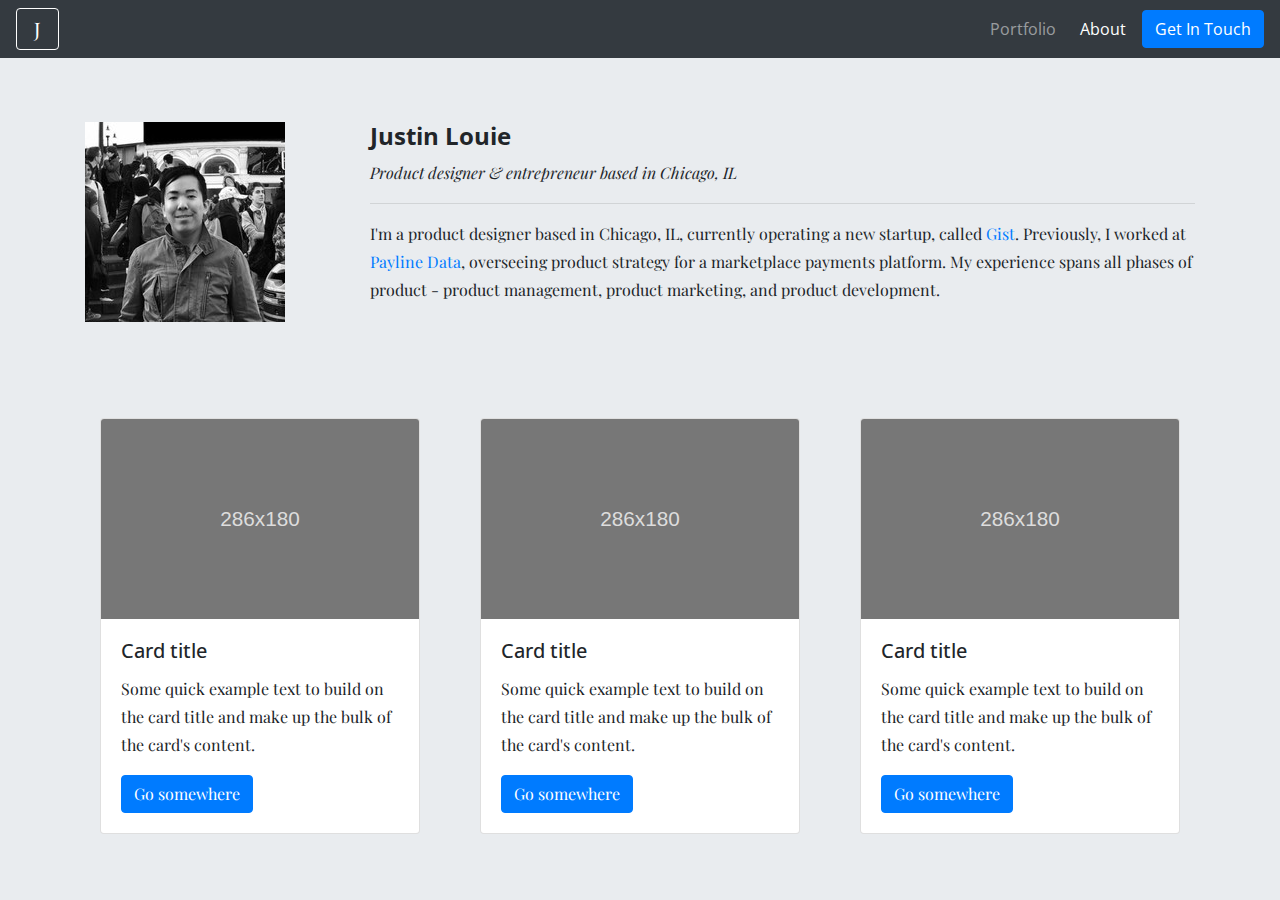
==== index.html @ e651f3b3 "Created Bootstrap template in index.html" ====
<!doctype html>
<html lang="en">

<head>
    <!-- Required meta tags -->
    <meta charset="utf-8">
    <meta name="viewport" content="width=device-width, initial-scale=1, shrink-to-fit=no">

    <!-- Bootstrap CSS -->
    <link rel="stylesheet" href="https://stackpath.bootstrapcdn.com/bootstrap/4.3.1/css/bootstrap.min.css"
        integrity="sha384-ggOyR0iXCbMQv3Xipma34MD+dH/1fQ784/j6cY/iJTQUOhcWr7x9JvoRxT2MZw1T" crossorigin="anonymous">

    <link rel="stylesheet" type="text/css" href="assets/css/style.css">
    <link rel="stylesheet" type="text/css" href="assets/css/about.css">

    <!-- Google Fonts -->
    <link href="https://fonts.googleapis.com/css?family=Open+Sans:300,400,600,700,800" rel="stylesheet">
    <link href="https://fonts.googleapis.com/css?family=Playfair+Display:400,400i,700,900" rel="stylesheet">

    <title>Justin Louie</title>
</head>

<body>
    <!-- Header -->
    <nav class="navbar navbar-expand-lg navbar-dark bg-dark">
        <a class="navbar-brand" href="#">J</a>
        <button class="navbar-toggler" type="button" data-toggle="collapse" data-target="#navbarSupportedContent"
            aria-controls="navbarSupportedContent" aria-expanded="false" aria-label="Toggle navigation">
            <span class="navbar-toggler-icon"></span>
        </button>

        <div class="collapse navbar-collapse" id="navbarSupportedContent">
            <ul class="navbar-nav ml-auto">
                <li class="nav-item mr-2">
                    <a class="nav-link" href="portfolio.html">Portfolio</a>
                </li>
                <li class="nav-item active mr-2">
                        <a class="nav-link" href="index.html">About <span class="sr-only">(current)</span></a>
                </li>
            </ul>
            <a class="btn btn-primary" href="contact.html" role="button">Get In Touch</a>
        </div>
    </nav>

    <!-- Main -->
    <div class="jumbotron">
        <div class="container">
            <div class="row">
                <div class="col-12 col-lg-3 col-md-4 col-sm-5">
                    <img src="assets/images/me.jpeg" id="profile-image" class="img-fluid" alt="Justin Louie" />
                </div>
                <div class="col-12 col-lg-9 col-md-8 col-sm-7">
                    <h1 class="display-4">Justin Louie</h1>
                    <p class="lead subheading">Product designer & entrepreneur based in Chicago, IL</p>
                    <hr class="my-3">
                    <p>I'm a product designer based in Chicago, IL, currently operating a new startup, called <a
                            href="https://pages.thegist.co/" target="_blank">Gist</a>. Previously, I worked at <a
                            href="https://paylinedata.com/" target="_blank">Payline Data</a>, overseeing product
                        strategy
                        for a marketplace payments platform. My experience spans all phases of product - product
                        management,
                        product marketing, and product development.</p>
                </div>
            </div>
        </div>
    </div>

    <!-- Jobs -->
    <div class="container">
        <div class="row">
            <div class="col-4">
                    <div class="card" style="width: 20rem;">
                            <img class="card-img-top" src="data:image/svg+xml;charset=UTF-8,%3Csvg%20width%3D%22286%22%20height%3D%22180%22%20xmlns%3D%22http%3A%2F%2Fwww.w3.org%2F2000%2Fsvg%22%20viewBox%3D%220%200%20286%20180%22%20preserveAspectRatio%3D%22none%22%3E%3Cdefs%3E%3Cstyle%20type%3D%22text%2Fcss%22%3E%23holder_1698d2d7c31%20text%20%7B%20fill%3Argba(255%2C255%2C255%2C.75)%3Bfont-weight%3Anormal%3Bfont-family%3AHelvetica%2C%20monospace%3Bfont-size%3A14pt%20%7D%20%3C%2Fstyle%3E%3C%2Fdefs%3E%3Cg%20id%3D%22holder_1698d2d7c31%22%3E%3Crect%20width%3D%22286%22%20height%3D%22180%22%20fill%3D%22%23777%22%3E%3C%2Frect%3E%3Cg%3E%3Ctext%20x%3D%22107.1953125%22%20y%3D%2296.6%22%3E286x180%3C%2Ftext%3E%3C%2Fg%3E%3C%2Fg%3E%3C%2Fsvg%3E"" alt="Card image cap">
                            <div class="card-body">
                              <h5 class="card-title">Card title</h5>
                              <p class="card-text">Some quick example text to build on the card title and make up the bulk of the card's content.</p>
                              <a href="#" class="btn btn-primary">Go somewhere</a>
                            </div>
                          </div>
            </div>
            <div class="col-4">
                    <div class="card" style="width: 20rem;">
                            <img class="card-img-top" src="data:image/svg+xml;charset=UTF-8,%3Csvg%20width%3D%22286%22%20height%3D%22180%22%20xmlns%3D%22http%3A%2F%2Fwww.w3.org%2F2000%2Fsvg%22%20viewBox%3D%220%200%20286%20180%22%20preserveAspectRatio%3D%22none%22%3E%3Cdefs%3E%3Cstyle%20type%3D%22text%2Fcss%22%3E%23holder_1698d2d7c31%20text%20%7B%20fill%3Argba(255%2C255%2C255%2C.75)%3Bfont-weight%3Anormal%3Bfont-family%3AHelvetica%2C%20monospace%3Bfont-size%3A14pt%20%7D%20%3C%2Fstyle%3E%3C%2Fdefs%3E%3Cg%20id%3D%22holder_1698d2d7c31%22%3E%3Crect%20width%3D%22286%22%20height%3D%22180%22%20fill%3D%22%23777%22%3E%3C%2Frect%3E%3Cg%3E%3Ctext%20x%3D%22107.1953125%22%20y%3D%2296.6%22%3E286x180%3C%2Ftext%3E%3C%2Fg%3E%3C%2Fg%3E%3C%2Fsvg%3E"" alt="Card image cap">
                            <div class="card-body">
                              <h5 class="card-title">Card title</h5>
                              <p class="card-text">Some quick example text to build on the card title and make up the bulk of the card's content.</p>
                              <a href="#" class="btn btn-primary">Go somewhere</a>
                            </div>
                          </div>
            </div>
            <div class="col-4">
                    <div class="card" style="width: 20rem;">
                            <img class="card-img-top" src="data:image/svg+xml;charset=UTF-8,%3Csvg%20width%3D%22286%22%20height%3D%22180%22%20xmlns%3D%22http%3A%2F%2Fwww.w3.org%2F2000%2Fsvg%22%20viewBox%3D%220%200%20286%20180%22%20preserveAspectRatio%3D%22none%22%3E%3Cdefs%3E%3Cstyle%20type%3D%22text%2Fcss%22%3E%23holder_1698d2d7c31%20text%20%7B%20fill%3Argba(255%2C255%2C255%2C.75)%3Bfont-weight%3Anormal%3Bfont-family%3AHelvetica%2C%20monospace%3Bfont-size%3A14pt%20%7D%20%3C%2Fstyle%3E%3C%2Fdefs%3E%3Cg%20id%3D%22holder_1698d2d7c31%22%3E%3Crect%20width%3D%22286%22%20height%3D%22180%22%20fill%3D%22%23777%22%3E%3C%2Frect%3E%3Cg%3E%3Ctext%20x%3D%22107.1953125%22%20y%3D%2296.6%22%3E286x180%3C%2Ftext%3E%3C%2Fg%3E%3C%2Fg%3E%3C%2Fsvg%3E"" alt="Card image cap">
                            <div class="card-body">
                              <h5 class="card-title">Card title</h5>
                              <p class="card-text">Some quick example text to build on the card title and make up the bulk of the card's content.</p>
                              <a href="#" class="btn btn-primary">Go somewhere</a>
                            </div>
                          </div>
            </div>
        </div>

    </div>

    <!-- Optional JavaScript -->
    <!-- jQuery first, then Popper.js, then Bootstrap JS -->
    <script src="https://code.jquery.com/jquery-3.3.1.slim.min.js"
        integrity="sha384-q8i/X+965DzO0rT7abK41JStQIAqVgRVzpbzo5smXKp4YfRvH+8abtTE1Pi6jizo"
        crossorigin="anonymous"></script>
    <script src="https://cdnjs.cloudflare.com/ajax/libs/popper.js/1.14.7/umd/popper.min.js"
        integrity="sha384-UO2eT0CpHqdSJQ6hJty5KVphtPhzWj9WO1clHTMGa3JDZwrnQq4sF86dIHNDz0W1"
        crossorigin="anonymous"></script>
    <script src="https://stackpath.bootstrapcdn.com/bootstrap/4.3.1/js/bootstrap.min.js"
        integrity="sha384-JjSmVgyd0p3pXB1rRibZUAYoIIy6OrQ6VrjIEaFf/nJGzIxFDsf4x0xIM+B07jRM"
        crossorigin="anonymous"></script>
</body>

</html>
---- assets/css/style.css ----
/* * {
    color: #777;
    font-family: 'Arial', 'Helvetica Neue', Helvetica, sans-serif;
    box-sizing: border-box;
}

html {
    height: 100%;
    width: 100%;
}

body {
    margin: 0;
    height: 100%;
    width: 100%;
}

header {
    background-color: #fff;
    border-bottom: 2px solid #ccc;
}

nav, .content, footer div {
    max-width: 960px;
    width: 100%;
    margin: 0 auto;
}

nav {
    display: flex;
    justify-content: space-between;
}

.nav-logo a {
    color: #fff;
    background-color: #4aaaa5;
    font-size: 32px;
    font-family: 'Georgia', Times, Times New Roman, serif;
    padding: 22px 30px;
    text-decoration: none;
    line-height: 76px;
}

.nav-logo a:hover {
    color: #fff;
    background-color: #3b8884;
}

.nav-menu {
    list-style-type: none;
    display: flex;
    margin: 0;
}

.nav-menu li a {
    line-height: 76px;
    padding-left: 20px;
    padding-right: 20px;
    border-right: 1px solid #ccc;
    text-decoration: none;
}

.nav-last-item {
    border: 0 !important;
    padding-right: 0 !important;
}

section {
    background-image: url('../images/crossline-dots.png');
    display: inline-block;
    width: 100%;
}

.content {
    background-color: #fff;
    border: 1px solid #ddd;
    margin: 40px auto;
    padding: 30px;
    min-height: 100%;
}

.content::after {
    clear: both;
}

h1 {
    color: #4aaaa5;
    font-family: 'Georgia', Times, Times New Roman, serif;
    margin-top: 0;
}

p {
    line-height: 2em;
    margin-bottom: 40px;
}

hr {
    color: #ddd;
    margin: 0 0 30px;
}

#profile-image {
    float: left;
    margin-right: 30px;
    height: 200px;
    width: 200px;
}

#profile-image::after {
    clear: both;
}

footer {
    background-color: #666;
    border-top: 8px solid #4aaaa5;
}

footer div {
    padding: 20px 0;
}

footer div p {
    color: #fff;
    margin: 0;
    text-align: center;
    font-size: 12px;
}

.portfolio-container {
    display: flex;
    flex-wrap: wrap;
}

.portfolio-item {
    height: 210px;
    width: 280px;
    background-size: cover;
    margin-right: 40px;
    margin-bottom: 50px;
    position: relative;
}

.portfolio-item:nth-child(1) {
    background-image: url('../images/hangman.jpg');
}

.portfolio-item:nth-child(2) {
    background-image: url('../images/rpg.jpg');
}

.portfolio-item:nth-child(3) {
    background-image: url('../images/trivia.jpg');
}

.portfolio-item:nth-child(4) {
    background-image: url('../images/info_widget.jpg');
}

.portfolio-item:nth-child(5) {
    background-image: url('../images/rps.jpg');
}

.portfolio-item div {
    width: 100%;
    padding-top: 12px;
    padding-bottom: 12px;
    text-align: center;
    position: absolute;
    bottom: 10px;
    background-color: #4aaaa5;
    color: #fff;
    font-family: 'Georgia', Times, Times New Roman, serif;
    font-size: 20px;
}

.portfolio-item:hover, .portfolio-item:focus {
    opacity: 0.5;
    cursor: pointer;
}

.last-paragraph {
    margin-bottom: 0;
}

input, textarea {
    font-size: 14px;
    padding: 10px;
    width: 100%;
    margin-bottom: 16px;
}

input::placeholder {
    color: #999;
}

form p {
    margin-top: 0;
    margin-bottom: 5px;
    line-height: 1.5em;
}

#message {
    height: 200px;
    border-color: #ddd;
}

input, textarea{
    color: #777;
}

input[type=submit] {
    padding: 10px 20px; 
    background-color: #4aaaa5;
    border-color: #4aaaa5;
    color: #fff;
    cursor: pointer;
    max-width: 125px;
    width: 100%;
}

a {
    color: #4aaaa5;
    text-decoration: none;
}

a:hover, a:focus, .active {
    color: #3b8884;
}

input[type=submit]:hover, input[type=submit]:active {
    background-color: #3b8884;
    border-color: #3b8884;
} */
---- assets/css/about.css ----
body {
    font-family: 'Playfair Display', serif;
    background-color: rgb(233, 236, 239);
}

h1, h2, h3, h4, h5, h6 {
    font-family: 'Open Sans', sans-serif;
}

p {
    font-size: 1rem !important;
    line-height: 1.75em;
}

h1 {
    font-size: 1.5rem !important;
    font-weight: 700 !important;
}

nav {
    font-family: 'Open Sans', sans-serif;
}

.navbar-dark .navbar-brand {
    padding-left: 16.8px;
    padding-right: 16.8px;
    border: 1px solid #fff;
    border-radius: 4px;
    font-family: 'Playfair Display', serif;
}

.navbar-dark .navbar-toggler {
    border: none;
}

.profile-image {
    max-width: 100%;
    height: auto;
}

.subheading {
    font-style: italic;
    margin-bottom: 0;
}

.card {
    margin: 0 auto;
}
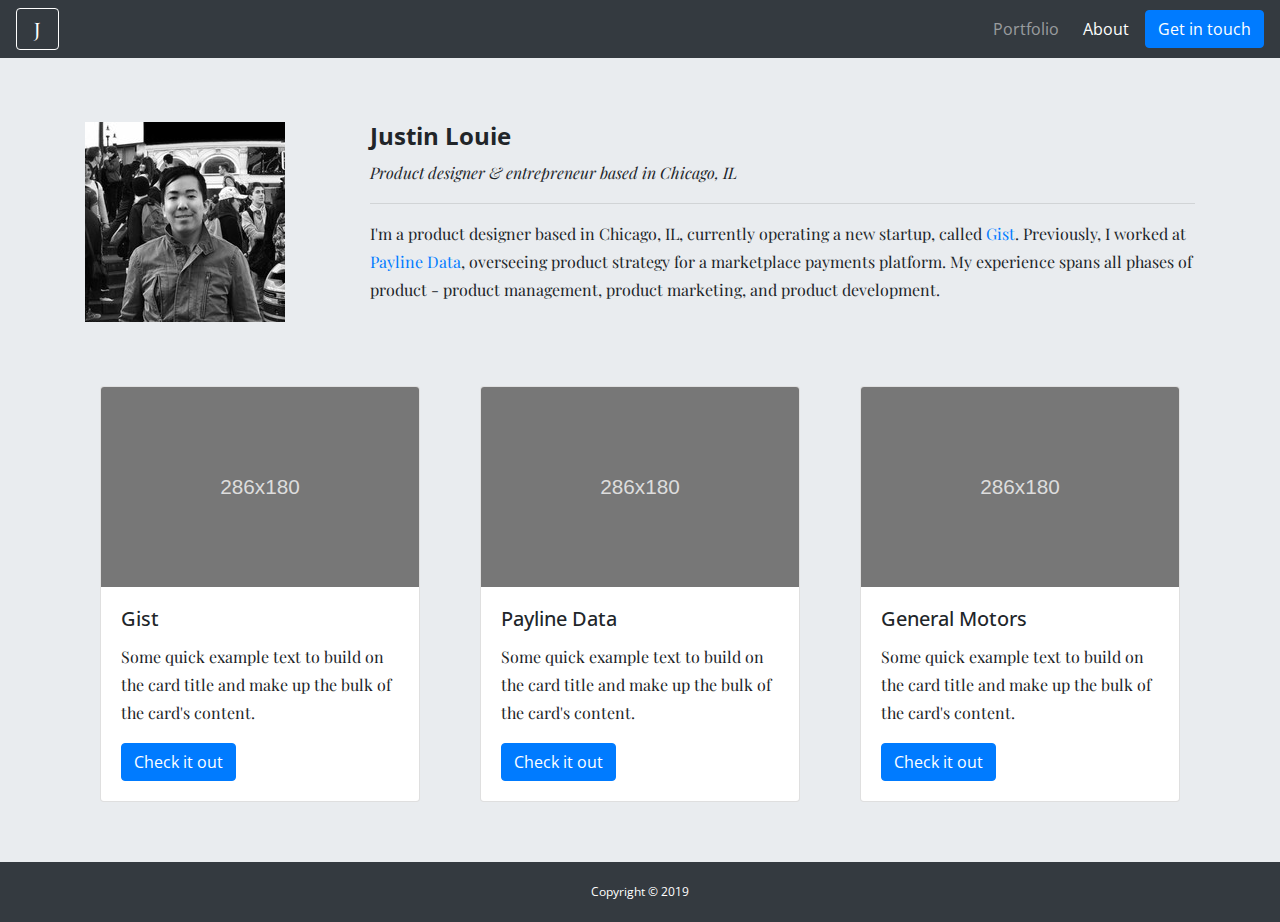
==== commit b5c059f0: "Added footer, added css, created responsive layout" ====
--- a/index.html
+++ b/index.html
@@ -18,12 +18,15 @@
     <link href="https://fonts.googleapis.com/css?family=Playfair+Display:400,400i,700,900" rel="stylesheet">
 
     <title>Justin Louie</title>
+
+    <!-- Favicon -->
+    <link rel="icon" type="image/png" href="/assets/images/favicon.png">
 </head>
 
 <body>
     <!-- Header -->
-    <nav class="navbar navbar-expand-lg navbar-dark bg-dark">
-        <a class="navbar-brand" href="#">J</a>
+    <nav class="navbar navbar-expand-md navbar-dark bg-dark">
+        <a class="navbar-brand" href="index.html">J</a>
         <button class="navbar-toggler" type="button" data-toggle="collapse" data-target="#navbarSupportedContent"
             aria-controls="navbarSupportedContent" aria-expanded="false" aria-label="Toggle navigation">
             <span class="navbar-toggler-icon"></span>
@@ -35,10 +38,10 @@
                     <a class="nav-link" href="portfolio.html">Portfolio</a>
                 </li>
                 <li class="nav-item active mr-2">
-                        <a class="nav-link" href="index.html">About <span class="sr-only">(current)</span></a>
+                    <a class="nav-link" href="index.html">About <span class="sr-only">(current)</span></a>
                 </li>
             </ul>
-            <a class="btn btn-primary" href="contact.html" role="button">Get In Touch</a>
+            <a id="nav-cta" class="btn btn-primary" href="contact.html" role="button">Get in touch</a>
         </div>
     </nav>
 
@@ -46,10 +49,10 @@
     <div class="jumbotron">
         <div class="container">
             <div class="row">
-                <div class="col-12 col-lg-3 col-md-4 col-sm-5">
+                <div id="profile-image-container" class="col-12 col-lg-3 col-md-4 col-sm-12">
                     <img src="assets/images/me.jpeg" id="profile-image" class="img-fluid" alt="Justin Louie" />
                 </div>
-                <div class="col-12 col-lg-9 col-md-8 col-sm-7">
+                <div class="col-12 col-lg-9 col-md-8 col-sm-12">
                     <h1 class="display-4">Justin Louie</h1>
                     <p class="lead subheading">Product designer & entrepreneur based in Chicago, IL</p>
                     <hr class="my-3">
@@ -68,39 +71,51 @@
     <!-- Jobs -->
     <div class="container">
         <div class="row">
-            <div class="col-4">
-                    <div class="card" style="width: 20rem;">
+            <div class="col-sm-12 col-md-6 col-lg-4">
+                    <div class="card">
                             <img class="card-img-top" src="data:image/svg+xml;charset=UTF-8,%3Csvg%20width%3D%22286%22%20height%3D%22180%22%20xmlns%3D%22http%3A%2F%2Fwww.w3.org%2F2000%2Fsvg%22%20viewBox%3D%220%200%20286%20180%22%20preserveAspectRatio%3D%22none%22%3E%3Cdefs%3E%3Cstyle%20type%3D%22text%2Fcss%22%3E%23holder_1698d2d7c31%20text%20%7B%20fill%3Argba(255%2C255%2C255%2C.75)%3Bfont-weight%3Anormal%3Bfont-family%3AHelvetica%2C%20monospace%3Bfont-size%3A14pt%20%7D%20%3C%2Fstyle%3E%3C%2Fdefs%3E%3Cg%20id%3D%22holder_1698d2d7c31%22%3E%3Crect%20width%3D%22286%22%20height%3D%22180%22%20fill%3D%22%23777%22%3E%3C%2Frect%3E%3Cg%3E%3Ctext%20x%3D%22107.1953125%22%20y%3D%2296.6%22%3E286x180%3C%2Ftext%3E%3C%2Fg%3E%3C%2Fg%3E%3C%2Fsvg%3E"" alt="Card image cap">
                             <div class="card-body">
-                              <h5 class="card-title">Card title</h5>
+                              <h5 class="card-title">Gist</h5>
                               <p class="card-text">Some quick example text to build on the card title and make up the bulk of the card's content.</p>
-                              <a href="#" class="btn btn-primary">Go somewhere</a>
+                              <a href="https://pages.thegist.co/" class="btn btn-primary" target="_blank">Check it out</a>
                             </div>
                           </div>
             </div>
-            <div class="col-4">
-                    <div class="card" style="width: 20rem;">
+            <div class="col-sm-12 col-md-6 col-lg-4">
+                    <div class="card">
                             <img class="card-img-top" src="data:image/svg+xml;charset=UTF-8,%3Csvg%20width%3D%22286%22%20height%3D%22180%22%20xmlns%3D%22http%3A%2F%2Fwww.w3.org%2F2000%2Fsvg%22%20viewBox%3D%220%200%20286%20180%22%20preserveAspectRatio%3D%22none%22%3E%3Cdefs%3E%3Cstyle%20type%3D%22text%2Fcss%22%3E%23holder_1698d2d7c31%20text%20%7B%20fill%3Argba(255%2C255%2C255%2C.75)%3Bfont-weight%3Anormal%3Bfont-family%3AHelvetica%2C%20monospace%3Bfont-size%3A14pt%20%7D%20%3C%2Fstyle%3E%3C%2Fdefs%3E%3Cg%20id%3D%22holder_1698d2d7c31%22%3E%3Crect%20width%3D%22286%22%20height%3D%22180%22%20fill%3D%22%23777%22%3E%3C%2Frect%3E%3Cg%3E%3Ctext%20x%3D%22107.1953125%22%20y%3D%2296.6%22%3E286x180%3C%2Ftext%3E%3C%2Fg%3E%3C%2Fg%3E%3C%2Fsvg%3E"" alt="Card image cap">
                             <div class="card-body">
-                              <h5 class="card-title">Card title</h5>
+                              <h5 class="card-title">Payline Data</h5>
                               <p class="card-text">Some quick example text to build on the card title and make up the bulk of the card's content.</p>
-                              <a href="#" class="btn btn-primary">Go somewhere</a>
+                              <a href="https://paylinedata.com/" class="btn btn-primary" target="_blank">Check it out</a>
                             </div>
                           </div>
             </div>
-            <div class="col-4">
-                    <div class="card" style="width: 20rem;">
+            <div class="col-sm-12 col-md-6 col-lg-4">
+                    <div class="card">
                             <img class="card-img-top" src="data:image/svg+xml;charset=UTF-8,%3Csvg%20width%3D%22286%22%20height%3D%22180%22%20xmlns%3D%22http%3A%2F%2Fwww.w3.org%2F2000%2Fsvg%22%20viewBox%3D%220%200%20286%20180%22%20preserveAspectRatio%3D%22none%22%3E%3Cdefs%3E%3Cstyle%20type%3D%22text%2Fcss%22%3E%23holder_1698d2d7c31%20text%20%7B%20fill%3Argba(255%2C255%2C255%2C.75)%3Bfont-weight%3Anormal%3Bfont-family%3AHelvetica%2C%20monospace%3Bfont-size%3A14pt%20%7D%20%3C%2Fstyle%3E%3C%2Fdefs%3E%3Cg%20id%3D%22holder_1698d2d7c31%22%3E%3Crect%20width%3D%22286%22%20height%3D%22180%22%20fill%3D%22%23777%22%3E%3C%2Frect%3E%3Cg%3E%3Ctext%20x%3D%22107.1953125%22%20y%3D%2296.6%22%3E286x180%3C%2Ftext%3E%3C%2Fg%3E%3C%2Fg%3E%3C%2Fsvg%3E"" alt="Card image cap">
                             <div class="card-body">
-                              <h5 class="card-title">Card title</h5>
+                              <h5 class="card-title">General Motors</h5>
                               <p class="card-text">Some quick example text to build on the card title and make up the bulk of the card's content.</p>
-                              <a href="#" class="btn btn-primary">Go somewhere</a>
+                              <a href="https://gm.com/" class="btn btn-primary" target="_blank">Check it out</a>
                             </div>
                           </div>
             </div>
         </div>
 
     </div>
+
+    <footer class="footer mt-auto py-3">
+        <div class="container">
+            <div class="row">
+                <div class="col-12">
+                    Copyright &copy; 2019
+                </div>
+            </div>
+        </div>
+    </footer>
+
+    
 
     <!-- Optional JavaScript -->
     <!-- jQuery first, then Popper.js, then Bootstrap JS -->
--- a/assets/css/style.css
+++ b/assets/css/style.css
@@ -1,233 +1,80 @@
-/* * {
-    color: #777;
-    font-family: 'Arial', 'Helvetica Neue', Helvetica, sans-serif;
-    box-sizing: border-box;
+html {
+    position: relative;
+    min-height: 100%;
+  }
+
+body {
+    font-family: 'Playfair Display', serif;
+    background-color: rgb(233, 236, 239);
+    margin-bottom: 120px;
 }
 
-html {
-    height: 100%;
-    width: 100%;
+h1, h2, h3, h4, h5, h6 {
+    font-family: 'Open Sans', sans-serif;
 }
 
-body {
-    margin: 0;
-    height: 100%;
-    width: 100%;
+p {
+    font-size: 1rem !important;
+    line-height: 1.75em;
 }
 
-header {
-    background-color: #fff;
-    border-bottom: 2px solid #ccc;
-}
-
-nav, .content, footer div {
-    max-width: 960px;
-    width: 100%;
-    margin: 0 auto;
+h1 {
+    font-size: 1.5rem !important;
+    font-weight: 700 !important;
 }
 
 nav {
-    display: flex;
-    justify-content: space-between;
+    font-family: 'Open Sans', sans-serif;
 }
 
-.nav-logo a {
-    color: #fff;
-    background-color: #4aaaa5;
-    font-size: 32px;
-    font-family: 'Georgia', Times, Times New Roman, serif;
-    padding: 22px 30px;
-    text-decoration: none;
-    line-height: 76px;
+.navbar-dark .navbar-brand {
+    padding-left: 16.8px;
+    padding-right: 16.8px;
+    border: 1px solid #fff;
+    border-radius: 4px;
+    font-family: 'Playfair Display', serif;
 }
 
-.nav-logo a:hover {
-    color: #fff;
-    background-color: #3b8884;
+.navbar-dark .navbar-toggler {
+    border: none;
 }
 
-.nav-menu {
-    list-style-type: none;
-    display: flex;
-    margin: 0;
+.navbar-brand:hover, .navbar-brand:focus, .navbar-brand:active {
+    color: #0062cc !important;
+    border-color: #0062cc;
 }
 
-.nav-menu li a {
-    line-height: 76px;
-    padding-left: 20px;
-    padding-right: 20px;
-    border-right: 1px solid #ccc;
-    text-decoration: none;
+.btn {
+    font-family: 'Open Sans', sans-serif;
 }
 
-.nav-last-item {
-    border: 0 !important;
-    padding-right: 0 !important;
+.footer {
+    position: absolute;
+    bottom: 0;
+    width: 100%;
+    height: 60px;
+    /* line-height: 60px; */
+    background-color: #343a40;
+    text-align: center;
+    font-family: 'Open Sans', sans-serif;
+    font-size: 12px;
+    color: #fff !important;
+    line-height:28px;
 }
 
-section {
-    background-image: url('../images/crossline-dots.png');
-    display: inline-block;
-    width: 100%;
-}
+/* Media queries used to change collapsed nav margin and padding */
 
-.content {
-    background-color: #fff;
-    border: 1px solid #ddd;
-    margin: 40px auto;
-    padding: 30px;
-    min-height: 100%;
-}
+@media (max-width: 768px) {
+    .navbar-nav {
+        margin: 0.75rem 0;
+    }
 
-.content::after {
-    clear: both;
-}
+    .nav-link {
+        padding: 0.75rem 0;
+    }
 
-h1 {
-    color: #4aaaa5;
-    font-family: 'Georgia', Times, Times New Roman, serif;
-    margin-top: 0;
-}
-
-p {
-    line-height: 2em;
-    margin-bottom: 40px;
-}
-
-hr {
-    color: #ddd;
-    margin: 0 0 30px;
-}
-
-#profile-image {
-    float: left;
-    margin-right: 30px;
-    height: 200px;
-    width: 200px;
-}
-
-#profile-image::after {
-    clear: both;
-}
-
-footer {
-    background-color: #666;
-    border-top: 8px solid #4aaaa5;
-}
-
-footer div {
-    padding: 20px 0;
-}
-
-footer div p {
-    color: #fff;
-    margin: 0;
-    text-align: center;
-    font-size: 12px;
-}
-
-.portfolio-container {
-    display: flex;
-    flex-wrap: wrap;
-}
-
-.portfolio-item {
-    height: 210px;
-    width: 280px;
-    background-size: cover;
-    margin-right: 40px;
-    margin-bottom: 50px;
-    position: relative;
-}
-
-.portfolio-item:nth-child(1) {
-    background-image: url('../images/hangman.jpg');
-}
-
-.portfolio-item:nth-child(2) {
-    background-image: url('../images/rpg.jpg');
-}
-
-.portfolio-item:nth-child(3) {
-    background-image: url('../images/trivia.jpg');
-}
-
-.portfolio-item:nth-child(4) {
-    background-image: url('../images/info_widget.jpg');
-}
-
-.portfolio-item:nth-child(5) {
-    background-image: url('../images/rps.jpg');
-}
-
-.portfolio-item div {
-    width: 100%;
-    padding-top: 12px;
-    padding-bottom: 12px;
-    text-align: center;
-    position: absolute;
-    bottom: 10px;
-    background-color: #4aaaa5;
-    color: #fff;
-    font-family: 'Georgia', Times, Times New Roman, serif;
-    font-size: 20px;
-}
-
-.portfolio-item:hover, .portfolio-item:focus {
-    opacity: 0.5;
-    cursor: pointer;
-}
-
-.last-paragraph {
-    margin-bottom: 0;
-}
-
-input, textarea {
-    font-size: 14px;
-    padding: 10px;
-    width: 100%;
-    margin-bottom: 16px;
-}
-
-input::placeholder {
-    color: #999;
-}
-
-form p {
-    margin-top: 0;
-    margin-bottom: 5px;
-    line-height: 1.5em;
-}
-
-#message {
-    height: 200px;
-    border-color: #ddd;
-}
-
-input, textarea{
-    color: #777;
-}
-
-input[type=submit] {
-    padding: 10px 20px; 
-    background-color: #4aaaa5;
-    border-color: #4aaaa5;
-    color: #fff;
-    cursor: pointer;
-    max-width: 125px;
-    width: 100%;
-}
-
-a {
-    color: #4aaaa5;
-    text-decoration: none;
-}
-
-a:hover, a:focus, .active {
-    color: #3b8884;
-}
-
-input[type=submit]:hover, input[type=submit]:active {
-    background-color: #3b8884;
-    border-color: #3b8884;
-} */+    #nav-cta {
+        width: 100%;
+        margin-bottom: 0.75rem;
+    }
+}--- a/assets/css/about.css
+++ b/assets/css/about.css
@@ -1,36 +1,5 @@
-body {
-    font-family: 'Playfair Display', serif;
-    background-color: rgb(233, 236, 239);
-}
-
-h1, h2, h3, h4, h5, h6 {
-    font-family: 'Open Sans', sans-serif;
-}
-
-p {
-    font-size: 1rem !important;
-    line-height: 1.75em;
-}
-
-h1 {
-    font-size: 1.5rem !important;
-    font-weight: 700 !important;
-}
-
-nav {
-    font-family: 'Open Sans', sans-serif;
-}
-
-.navbar-dark .navbar-brand {
-    padding-left: 16.8px;
-    padding-right: 16.8px;
-    border: 1px solid #fff;
-    border-radius: 4px;
-    font-family: 'Playfair Display', serif;
-}
-
-.navbar-dark .navbar-toggler {
-    border: none;
+.jumbotron {
+    margin-bottom: 0 !important;
 }
 
 .profile-image {
@@ -45,4 +14,26 @@
 
 .card {
     margin: 0 auto;
+    width: 20rem;
+}
+
+/* Media queries used to change the behavior of the card component and image behavior */
+
+@media (max-width: 1200px) {
+    .card {
+        width: auto;
+        margin-bottom: 2rem;
+    }
+}
+
+@media (max-width: 768px) {
+    #profile-image-container, h1, .subheading {
+        text-align: center;
+    }
+    
+    #profile-image {
+        max-height: 150px;
+        max-width: 150px;
+        margin-bottom: 1.75rem;
+    }
 }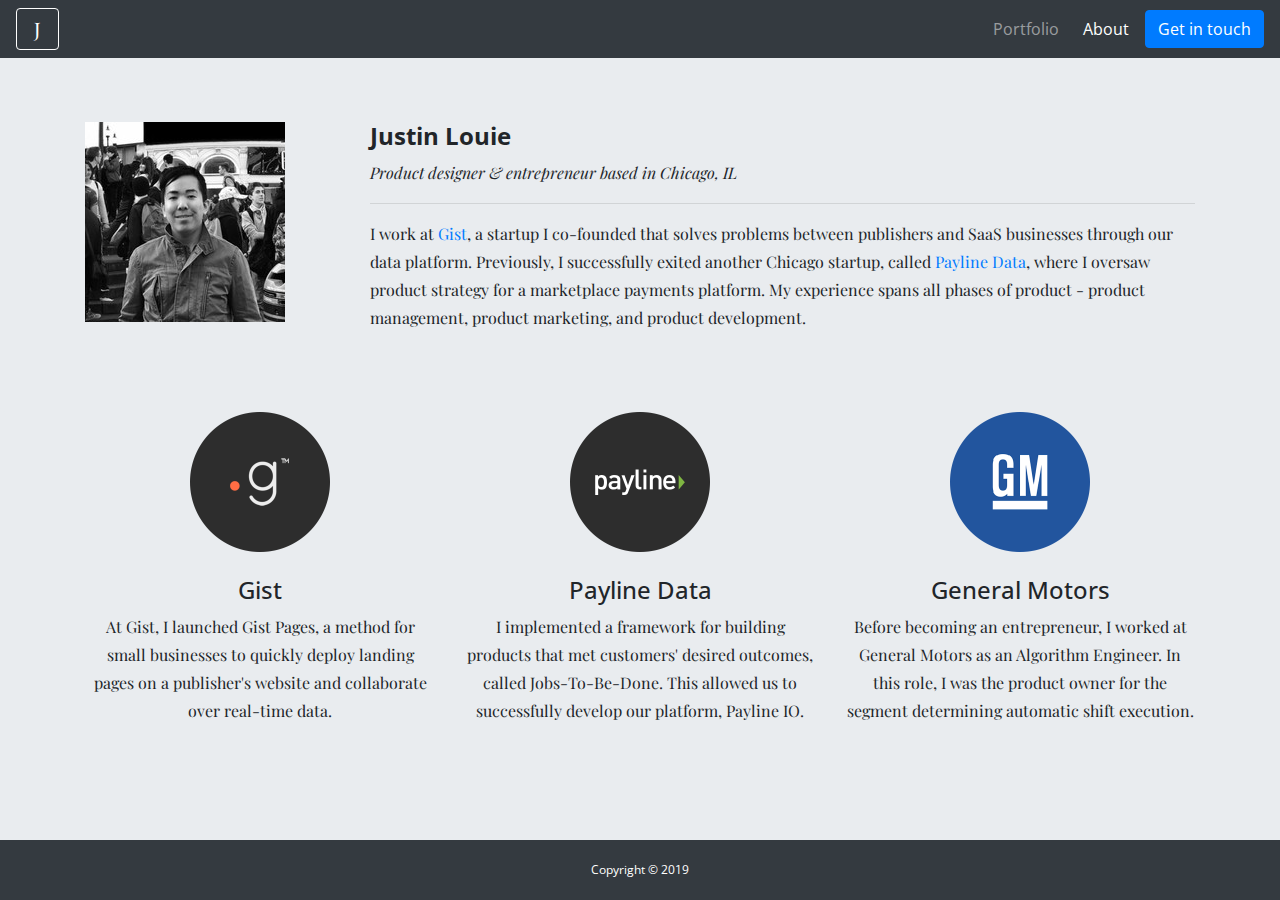
==== commit b883f997: "Added content to index.html, completed layouts for portfolio.html and contact.html" ====
--- a/index.html
+++ b/index.html
@@ -56,50 +56,40 @@
                     <h1 class="display-4">Justin Louie</h1>
                     <p class="lead subheading">Product designer & entrepreneur based in Chicago, IL</p>
                     <hr class="my-3">
-                    <p>I'm a product designer based in Chicago, IL, currently operating a new startup, called <a
-                            href="https://pages.thegist.co/" target="_blank">Gist</a>. Previously, I worked at <a
-                            href="https://paylinedata.com/" target="_blank">Payline Data</a>, overseeing product
-                        strategy
-                        for a marketplace payments platform. My experience spans all phases of product - product
-                        management,
-                        product marketing, and product development.</p>
+                    <p>I work at <a href="https://pages.thegist.co/" target="_blank">Gist</a>, a startup I co-founded
+                        that solves problems between publishers and SaaS businesses through our data platform.
+                        Previously, I successfully exited another Chicago startup, called <a
+                            href="https://paylinedata.com/" target="_blank">Payline Data</a>, where I oversaw product
+                        strategy for a marketplace payments platform. My experience spans all phases of product -
+                        product management, product marketing, and product development.</p>
                 </div>
             </div>
         </div>
     </div>
 
     <!-- Jobs -->
-    <div class="container">
+    <div class="container jobs">
         <div class="row">
-            <div class="col-sm-12 col-md-6 col-lg-4">
-                    <div class="card">
-                            <img class="card-img-top" src="data:image/svg+xml;charset=UTF-8,%3Csvg%20width%3D%22286%22%20height%3D%22180%22%20xmlns%3D%22http%3A%2F%2Fwww.w3.org%2F2000%2Fsvg%22%20viewBox%3D%220%200%20286%20180%22%20preserveAspectRatio%3D%22none%22%3E%3Cdefs%3E%3Cstyle%20type%3D%22text%2Fcss%22%3E%23holder_1698d2d7c31%20text%20%7B%20fill%3Argba(255%2C255%2C255%2C.75)%3Bfont-weight%3Anormal%3Bfont-family%3AHelvetica%2C%20monospace%3Bfont-size%3A14pt%20%7D%20%3C%2Fstyle%3E%3C%2Fdefs%3E%3Cg%20id%3D%22holder_1698d2d7c31%22%3E%3Crect%20width%3D%22286%22%20height%3D%22180%22%20fill%3D%22%23777%22%3E%3C%2Frect%3E%3Cg%3E%3Ctext%20x%3D%22107.1953125%22%20y%3D%2296.6%22%3E286x180%3C%2Ftext%3E%3C%2Fg%3E%3C%2Fg%3E%3C%2Fsvg%3E"" alt="Card image cap">
-                            <div class="card-body">
-                              <h5 class="card-title">Gist</h5>
-                              <p class="card-text">Some quick example text to build on the card title and make up the bulk of the card's content.</p>
-                              <a href="https://pages.thegist.co/" class="btn btn-primary" target="_blank">Check it out</a>
-                            </div>
-                          </div>
+            <div class="col-lg-4">
+                <img src="assets/images/gist_logo.png" alt="Gist" />
+                <h2>Gist</h2>
+                <p>At Gist, I launched Gist Pages, a method for small businesses to quickly deploy landing pages on a
+                    publisher's website and collaborate over real-time data.
+                </p>
             </div>
-            <div class="col-sm-12 col-md-6 col-lg-4">
-                    <div class="card">
-                            <img class="card-img-top" src="data:image/svg+xml;charset=UTF-8,%3Csvg%20width%3D%22286%22%20height%3D%22180%22%20xmlns%3D%22http%3A%2F%2Fwww.w3.org%2F2000%2Fsvg%22%20viewBox%3D%220%200%20286%20180%22%20preserveAspectRatio%3D%22none%22%3E%3Cdefs%3E%3Cstyle%20type%3D%22text%2Fcss%22%3E%23holder_1698d2d7c31%20text%20%7B%20fill%3Argba(255%2C255%2C255%2C.75)%3Bfont-weight%3Anormal%3Bfont-family%3AHelvetica%2C%20monospace%3Bfont-size%3A14pt%20%7D%20%3C%2Fstyle%3E%3C%2Fdefs%3E%3Cg%20id%3D%22holder_1698d2d7c31%22%3E%3Crect%20width%3D%22286%22%20height%3D%22180%22%20fill%3D%22%23777%22%3E%3C%2Frect%3E%3Cg%3E%3Ctext%20x%3D%22107.1953125%22%20y%3D%2296.6%22%3E286x180%3C%2Ftext%3E%3C%2Fg%3E%3C%2Fg%3E%3C%2Fsvg%3E"" alt="Card image cap">
-                            <div class="card-body">
-                              <h5 class="card-title">Payline Data</h5>
-                              <p class="card-text">Some quick example text to build on the card title and make up the bulk of the card's content.</p>
-                              <a href="https://paylinedata.com/" class="btn btn-primary" target="_blank">Check it out</a>
-                            </div>
-                          </div>
+            <div class="col-lg-4">
+                <img src="assets/images/payline_logo.png" alt="Payline Data" />
+                <h2>Payline Data</h2>
+                <p>I implemented a framework for building products that met customers' desired outcomes, called
+                    Jobs-To-Be-Done. This allowed us to successfully develop our platform, Payline IO.
+                </p>
             </div>
-            <div class="col-sm-12 col-md-6 col-lg-4">
-                    <div class="card">
-                            <img class="card-img-top" src="data:image/svg+xml;charset=UTF-8,%3Csvg%20width%3D%22286%22%20height%3D%22180%22%20xmlns%3D%22http%3A%2F%2Fwww.w3.org%2F2000%2Fsvg%22%20viewBox%3D%220%200%20286%20180%22%20preserveAspectRatio%3D%22none%22%3E%3Cdefs%3E%3Cstyle%20type%3D%22text%2Fcss%22%3E%23holder_1698d2d7c31%20text%20%7B%20fill%3Argba(255%2C255%2C255%2C.75)%3Bfont-weight%3Anormal%3Bfont-family%3AHelvetica%2C%20monospace%3Bfont-size%3A14pt%20%7D%20%3C%2Fstyle%3E%3C%2Fdefs%3E%3Cg%20id%3D%22holder_1698d2d7c31%22%3E%3Crect%20width%3D%22286%22%20height%3D%22180%22%20fill%3D%22%23777%22%3E%3C%2Frect%3E%3Cg%3E%3Ctext%20x%3D%22107.1953125%22%20y%3D%2296.6%22%3E286x180%3C%2Ftext%3E%3C%2Fg%3E%3C%2Fg%3E%3C%2Fsvg%3E"" alt="Card image cap">
-                            <div class="card-body">
-                              <h5 class="card-title">General Motors</h5>
-                              <p class="card-text">Some quick example text to build on the card title and make up the bulk of the card's content.</p>
-                              <a href="https://gm.com/" class="btn btn-primary" target="_blank">Check it out</a>
-                            </div>
-                          </div>
+            <div class="col-lg-4">
+                <img src="assets/images/gm_logo.png" alt="General Motors" />
+                <h2>General Motors</h2>
+                <p>Before becoming an entrepreneur, I worked at General Motors as an Algorithm Engineer. In this role, I
+                    was the product owner for the segment determining automatic shift execution.
+                </p>
             </div>
         </div>
 
@@ -115,7 +105,7 @@
         </div>
     </footer>
 
-    
+
 
     <!-- Optional JavaScript -->
     <!-- jQuery first, then Popper.js, then Bootstrap JS -->
--- a/assets/css/style.css
+++ b/assets/css/style.css
@@ -21,6 +21,10 @@
 h1 {
     font-size: 1.5rem !important;
     font-weight: 700 !important;
+}
+
+h2 {
+    font-size: 1.5rem;
 }
 
 nav {
@@ -48,6 +52,11 @@
     font-family: 'Open Sans', sans-serif;
 }
 
+.card {
+    margin: 0 auto 2rem;
+    width: 20rem;
+}
+
 .footer {
     position: absolute;
     bottom: 0;
@@ -64,6 +73,12 @@
 
 /* Media queries used to change collapsed nav margin and padding */
 
+@media (max-width: 1200px) {
+    .card {
+        width: auto;
+    }
+}
+
 @media (max-width: 768px) {
     .navbar-nav {
         margin: 0.75rem 0;
--- a/assets/css/about.css
+++ b/assets/css/about.css
@@ -12,22 +12,21 @@
     margin-bottom: 0;
 }
 
-.card {
-    margin: 0 auto;
-    width: 20rem;
+.jobs .col-lg-4 {
+    margin-bottom: 1.5rem;
+    text-align: center;
+}
+
+.jobs img {
+    margin-bottom: 1.5rem;
+    height: 140px;
+    width: 140px;
 }
 
 /* Media queries used to change the behavior of the card component and image behavior */
 
-@media (max-width: 1200px) {
-    .card {
-        width: auto;
-        margin-bottom: 2rem;
-    }
-}
-
 @media (max-width: 768px) {
-    #profile-image-container, h1, .subheading {
+    .jumbotron {
         text-align: center;
     }
     
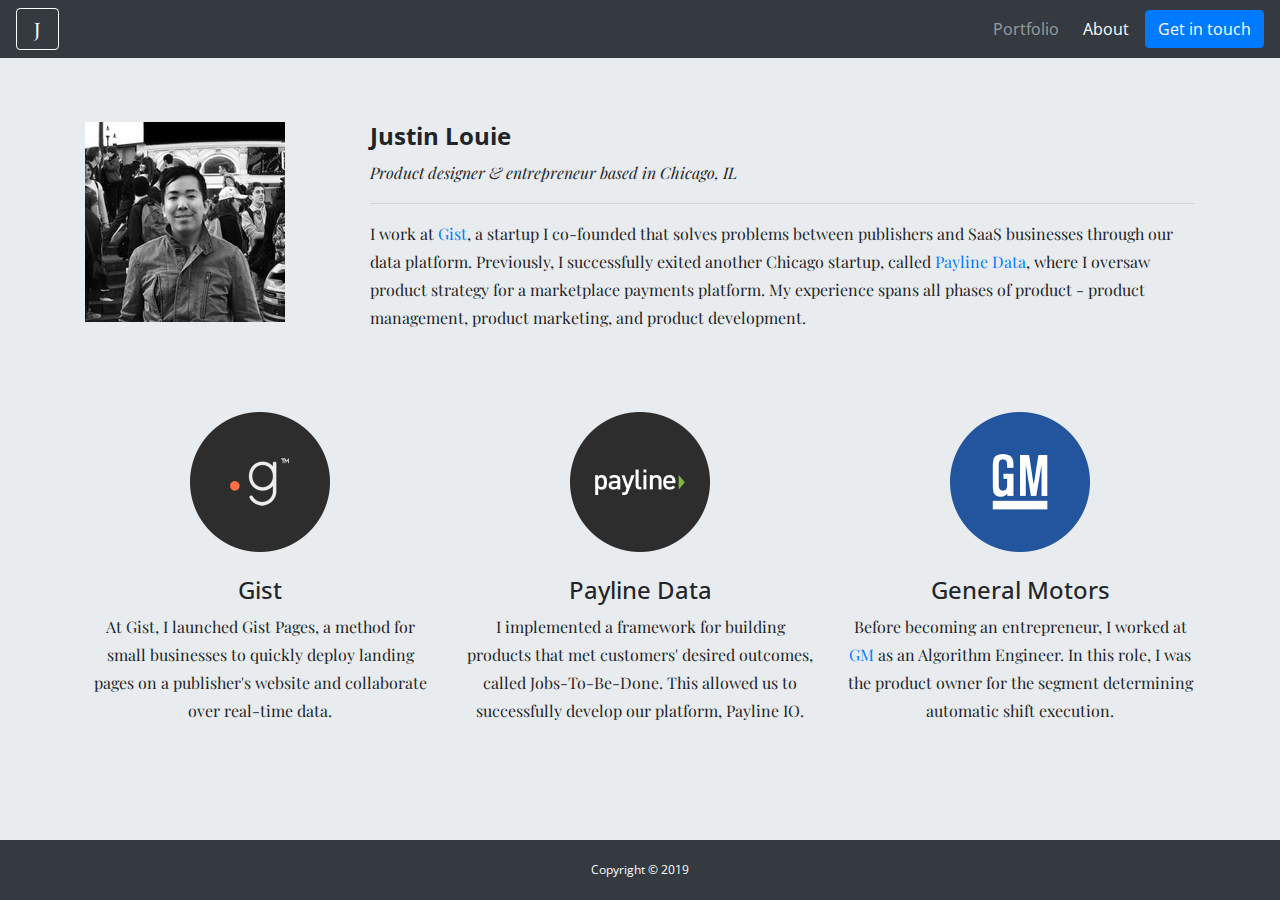
==== commit fe85174c: "Added link, fixed active menu item in nav bar for portfolio" ====
--- a/index.html
+++ b/index.html
@@ -87,7 +87,7 @@
             <div class="col-lg-4">
                 <img src="assets/images/gm_logo.png" alt="General Motors" />
                 <h2>General Motors</h2>
-                <p>Before becoming an entrepreneur, I worked at General Motors as an Algorithm Engineer. In this role, I
+                <p>Before becoming an entrepreneur, I worked at <a href="https://www.gm.com" target="_blank">GM</a> as an Algorithm Engineer. In this role, I
                     was the product owner for the segment determining automatic shift execution.
                 </p>
             </div>
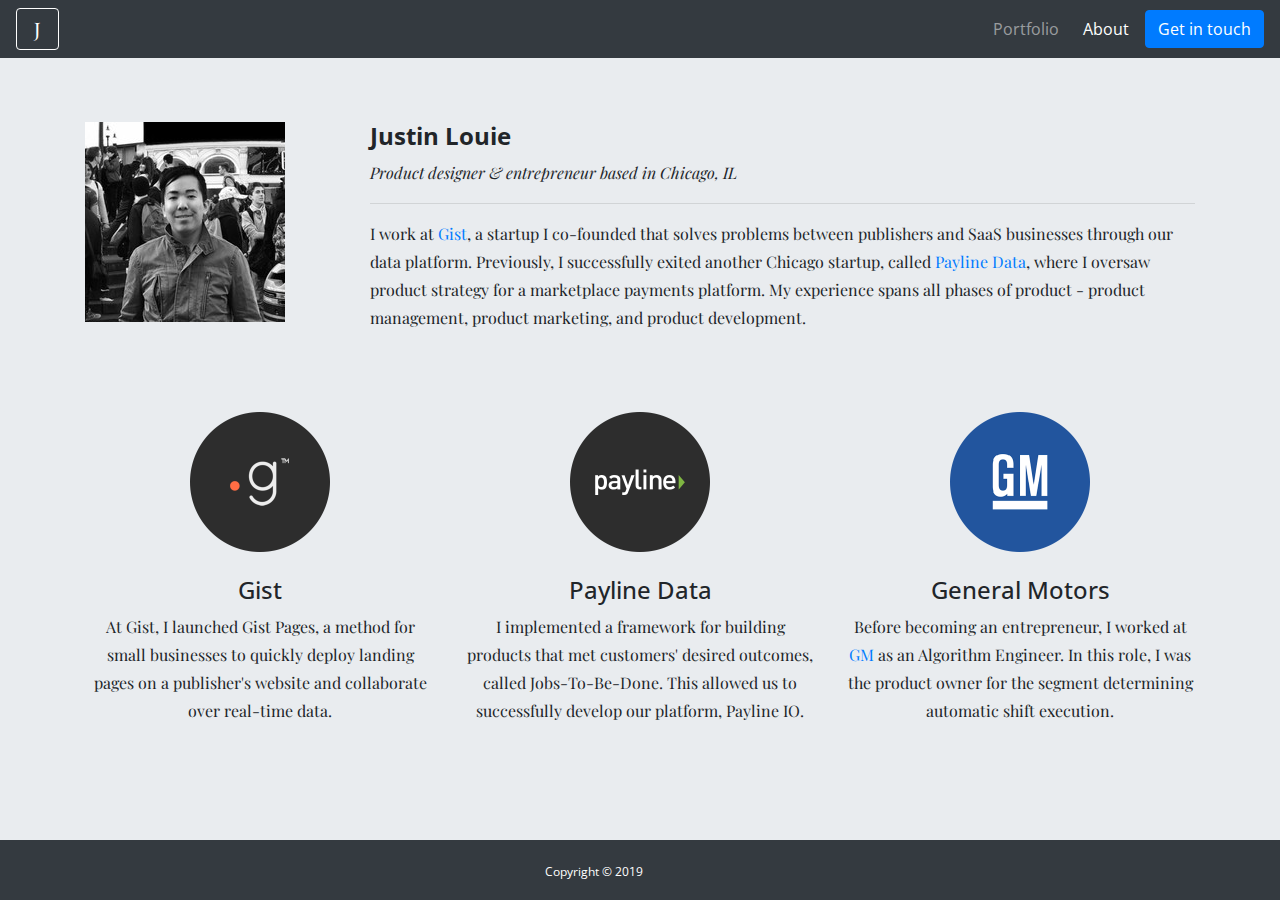
==== commit aa3dceb9: "Added LinkedIn and GitHub footer links" ====
--- a/index.html
+++ b/index.html
@@ -16,6 +16,10 @@
     <!-- Google Fonts -->
     <link href="https://fonts.googleapis.com/css?family=Open+Sans:300,400,600,700,800" rel="stylesheet">
     <link href="https://fonts.googleapis.com/css?family=Playfair+Display:400,400i,700,900" rel="stylesheet">
+
+    <!-- Font Awesome -->
+    <link rel="stylesheet" href="https://use.fontawesome.com/releases/v5.8.1/css/all.css"
+        integrity="sha384-50oBUHEmvpQ+1lW4y57PTFmhCaXp0ML5d60M1M7uH2+nqUivzIebhndOJK28anvf" crossorigin="anonymous">
 
     <title>Justin Louie</title>
 
@@ -87,7 +91,8 @@
             <div class="col-lg-4">
                 <img src="assets/images/gm_logo.png" alt="General Motors" />
                 <h2>General Motors</h2>
-                <p>Before becoming an entrepreneur, I worked at <a href="https://www.gm.com" target="_blank">GM</a> as an Algorithm Engineer. In this role, I
+                <p>Before becoming an entrepreneur, I worked at <a href="https://www.gm.com" target="_blank">GM</a> as
+                    an Algorithm Engineer. In this role, I
                     was the product owner for the segment determining automatic shift execution.
                 </p>
             </div>
@@ -99,7 +104,9 @@
         <div class="container">
             <div class="row">
                 <div class="col-12">
-                    Copyright &copy; 2019
+                    Copyright &copy; 2019 
+                    <a class="linkedin-link" href="https://www.linkedin.com/in/justin-louie/"><i class="fab fa-linkedin-in"></i></a>
+                    <a class="github-footer-link" href="https://github.com/jlouie10/"><i class="fab fa-github"></i></a>
                 </div>
             </div>
         </div>
--- a/assets/css/style.css
+++ b/assets/css/style.css
@@ -71,6 +71,16 @@
     line-height:28px;
 }
 
+.linkedin-link {
+    margin-left: 5rem;
+    font-size: 1rem;
+}
+
+.github-footer-link {
+    margin-left: 0.75rem;
+    font-size: 1rem;
+}
+
 /* Media queries used to change collapsed nav margin and padding */
 
 @media (max-width: 1200px) {
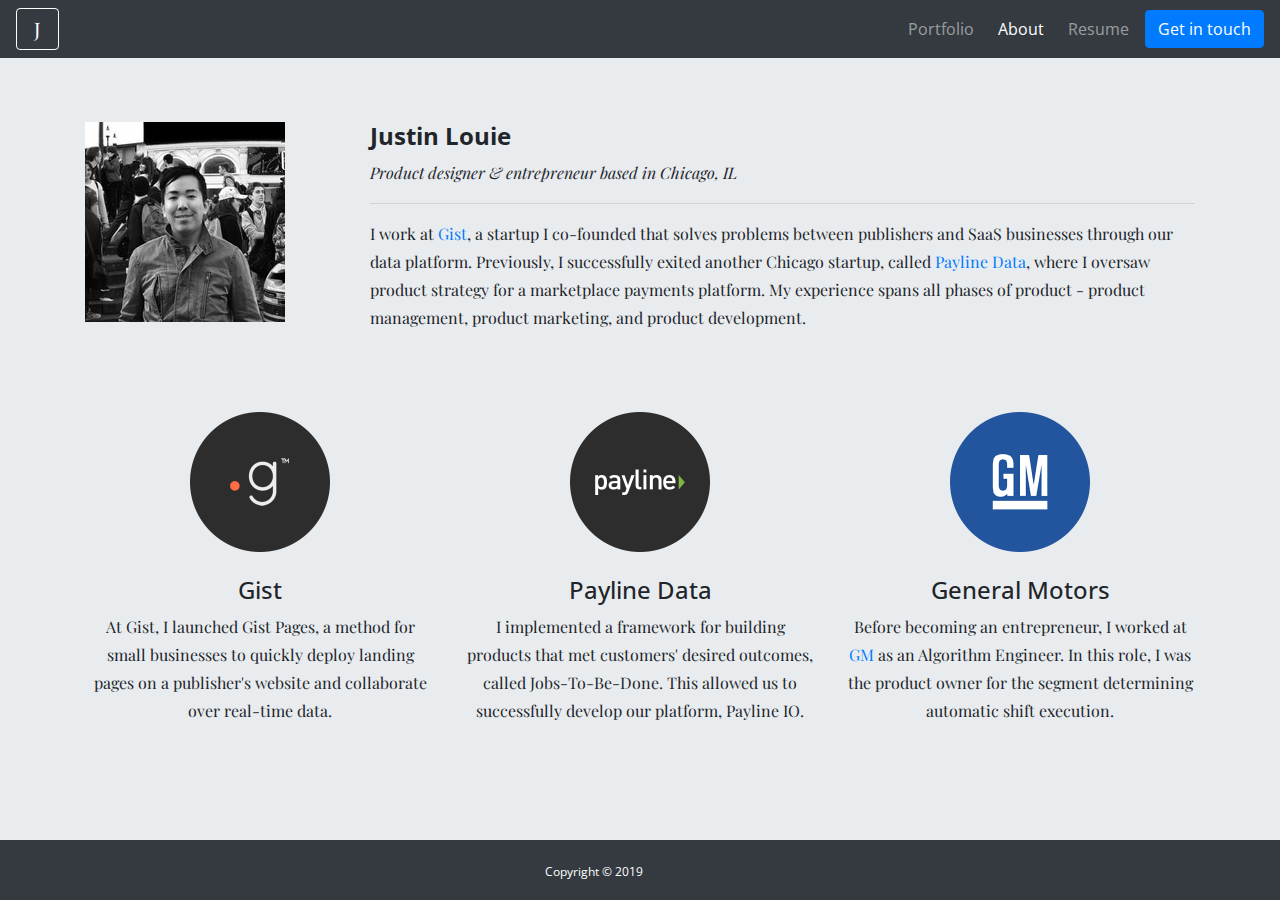
==== commit c4edeedb: "Added cv" ====
--- a/index.html
+++ b/index.html
@@ -43,6 +43,9 @@
                 </li>
                 <li class="nav-item active mr-2">
                     <a class="nav-link" href="index.html">About <span class="sr-only">(current)</span></a>
+                </li>
+                <li class="nav-item mr-2">
+                    <a class="nav-link" href="assets/cv/cv_louie.pdf">Resume</a>
                 </li>
             </ul>
             <a id="nav-cta" class="btn btn-primary" href="contact.html" role="button">Get in touch</a>
@@ -104,8 +107,9 @@
         <div class="container">
             <div class="row">
                 <div class="col-12">
-                    Copyright &copy; 2019 
-                    <a class="linkedin-link" href="https://www.linkedin.com/in/justin-louie/"><i class="fab fa-linkedin-in"></i></a>
+                    Copyright &copy; 2019
+                    <a class="linkedin-link" href="https://www.linkedin.com/in/justin-louie/"><i
+                            class="fab fa-linkedin-in"></i></a>
                     <a class="github-footer-link" href="https://github.com/jlouie10/"><i class="fab fa-github"></i></a>
                 </div>
             </div>
